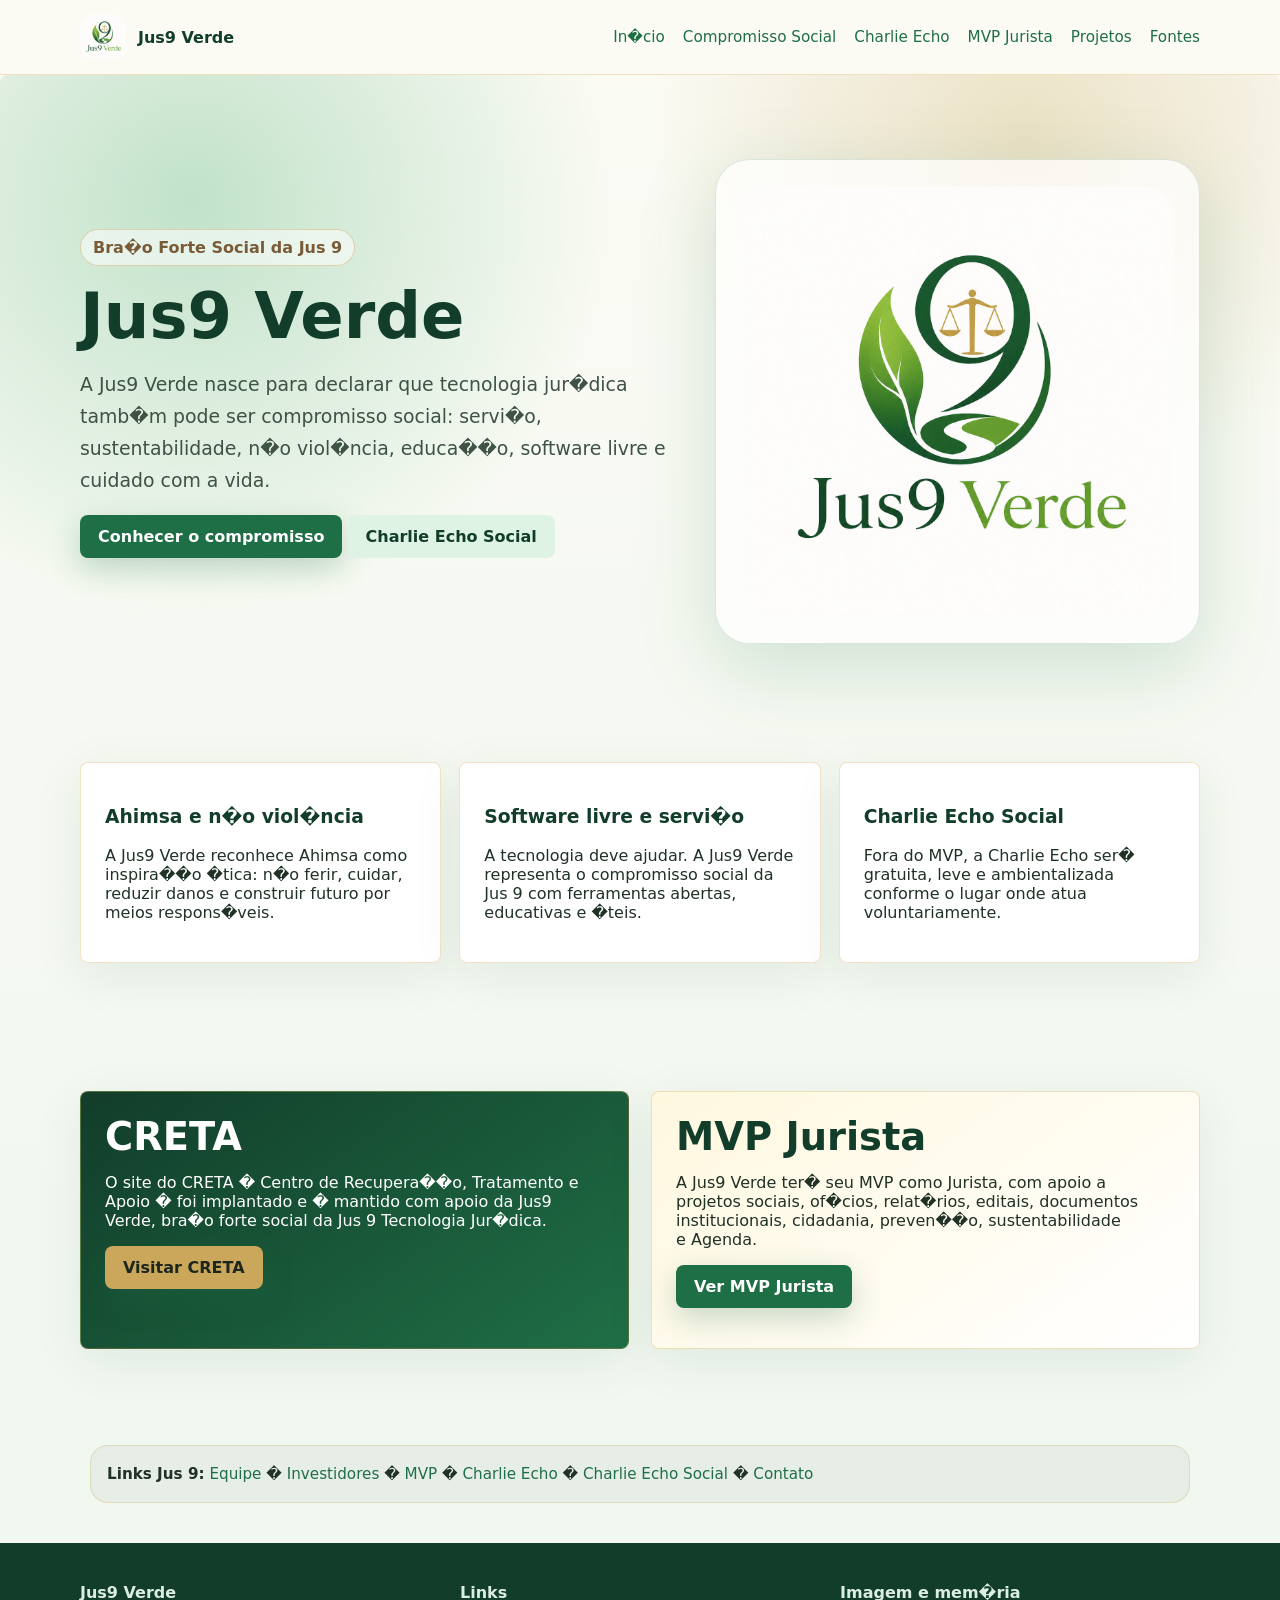
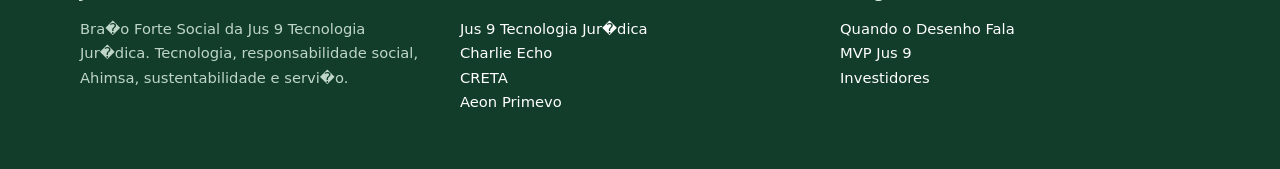
==== index.html @ 8a896dc3 "docs: atualizar contato publico e WhatsApp da Jus 9" ====
<!doctype html>
<html lang="pt-BR">
<head>
  <meta charset="utf-8">
  <meta name="viewport" content="width=device-width, initial-scale=1">
  <title>In�cio | Jus9 Verde</title>
  <meta name="description" content="Jus9 Verde � Bra�o Forte Social da Jus 9 Tecnologia Jur�dica.">
  <link rel="icon" type="image/png" href="assets/img/favicon.png">
  <link rel="apple-touch-icon" href="assets/img/apple-touch-icon.png">
  <link rel="stylesheet" href="assets/css/style.css">
<link rel="stylesheet" href="assets/css/visual-jus9-fase-final.css"></head>
<body>

<header class="header"><div class="container nav">
  <a class="brand" href="index.html"><img src="assets/img/favicon.png" alt="Logo Jus9 Verde"><span>Jus9 Verde</span></a>
  <nav class="links">
    <a href="index.html">In�cio</a>
    <a href="compromisso-social.html">Compromisso Social</a>
    <a href="charlie-echo-social.html">Charlie Echo</a>
    <a href="mvp-jurista.html">MVP Jurista</a>
    <a href="projetos.html">Projetos</a>
    <a href="fontes.html">Fontes</a>
  </nav>
</div></header>


<main>
<section class="hero"><div class="container hero-grid">
  <div>
    <span class="kicker">Bra�o Forte Social da Jus 9</span>
    <h1>Jus9 Verde</h1>
    <p class="lead">A Jus9 Verde nasce para declarar que tecnologia jur�dica tamb�m pode ser compromisso social: servi�o, sustentabilidade, n�o viol�ncia, educa��o, software livre e cuidado com a vida.</p>
    <p><a class="btn" href="compromisso-social.html">Conhecer o compromisso</a> <a class="btn light" href="charlie-echo-social.html">Charlie Echo Social</a></p>
  </div>
  <div class="hero-card"><img src="assets/img/logo-jus9-verde.png" alt="Logo Jus9 Verde"></div>
</div></section>

<section class="section"><div class="container grid-3">
  <article class="card"><h3>Ahimsa e n�o viol�ncia</h3><p>A Jus9 Verde reconhece Ahimsa como inspira��o �tica: n�o ferir, cuidar, reduzir danos e construir futuro por meios respons�veis.</p></article>
  <article class="card"><h3>Software livre e servi�o</h3><p>A tecnologia deve ajudar. A Jus9 Verde representa o compromisso social da Jus 9 com ferramentas abertas, educativas e �teis.</p></article>
  <article class="card"><h3>Charlie Echo Social</h3><p>Fora do MVP, a Charlie Echo ser� gratuita, leve e ambientalizada conforme o lugar onde atua voluntariamente.</p></article>
</div></section>

<section class="section"><div class="container grid-2">
  <article class="card green"><h2>CRETA</h2><p>O site do CRETA � Centro de Recupera��o, Tratamento e Apoio � foi implantado e � mantido com apoio da Jus9 Verde, bra�o forte social da Jus 9 Tecnologia Jur�dica.</p><p><a class="btn gold" href="https://www.creta.org.br">Visitar CRETA</a></p></article>
  <article class="card gold"><h2>MVP Jurista</h2><p>A Jus9 Verde ter� seu MVP como Jurista, com apoio a projetos sociais, of�cios, relat�rios, editais, documentos institucionais, cidadania, preven��o, sustentabilidade e Agenda.</p><p><a class="btn" href="mvp-jurista.html">Ver MVP Jurista</a></p></article>
</div></section>


<section class="links-semanticos-jus9-v1-5" aria-label="Links institucionais Jus 9" style="margin:2rem auto;max-width:1100px;padding:1rem;border:1px solid rgba(212,180,99,.35);border-radius:18px;background:rgba(15,23,42,.04);font-size:.95rem;line-height:1.6">
  <strong>Links Jus 9:</strong>
  <a href="https://www.jus9tecnologia.com.br/equipe/">Equipe</a> �
  <a href="https://investimentos.jus9tecnologia.com.br/">Investidores</a> �
  <a href="https://www.jus9tecnologia.com.br/mvp">MVP</a> �
  <a href="https://charlieecho.jus9tecnologia.com.br/">Charlie Echo</a> �
  <a href="https://jus9verde.jus9tecnologia.com.br/charlie-echo-social">Charlie Echo Social</a> �
  <a href="mailto:Contato@jus9tecnologia.com.br">Contato</a>
</section>

</main>

<footer class="footer"><div class="container footer-grid">
  <div><strong>Jus9 Verde</strong><p class="small">Bra�o Forte Social da Jus 9 Tecnologia Jur�dica. Tecnologia, responsabilidade social, Ahimsa, sustentabilidade e servi�o.</p></div>
  <div><strong>Links</strong><p class="small"><a href="https://jus9tecnologia.com.br">Jus 9 Tecnologia Jur�dica</a><br><a href="https://charlieecho.jus9tecnologia.com.br">Charlie Echo</a><br><a href="https://www.creta.org.br">CRETA</a><br><a href="https://aeonprimevo.com.br">Aeon Primevo</a></p></div>
  <div><strong>Imagem e mem�ria</strong><p class="small"><a href="https://www.quandoodesenhofala.jus9tecnologia.com.br/">Quando o Desenho Fala</a><br><a href="https://mvp.jus9tecnologia.com.br">MVP Jus 9</a><br><a href="https://investimentos.jus9tecnologia.com.br">Investidores</a></p></div>
</div></footer>
<script src="assets/js/main.js"></script>
</body>
</html>
---- assets/css/style.css ----
:root{
  --verde-profundo:#123d2a;
  --verde-floresta:#1f6f46;
  --verde-folha:#3fa96b;
  --verde-claro:#dff3e5;
  --dourado:#caa75a;
  --off:#fbfbf4;
  --terra:#7a5b38;
  --texto:#203126;
  --muted:#64736a;
  --card:#ffffff;
}
*{box-sizing:border-box}
html{scroll-behavior:smooth}
body{margin:0;font-family:Inter,system-ui,-apple-system,Segoe UI,Roboto,Arial,sans-serif;color:var(--texto);background:linear-gradient(180deg,var(--off),#eef7ef)}
a{color:var(--verde-floresta);text-decoration:none}
a:hover{text-decoration:underline}
.container{width:min(1120px,92%);margin:0 auto}
.header{position:sticky;top:0;z-index:20;background:rgba(251,251,244,.92);backdrop-filter:blur(10px);border-bottom:1px solid rgba(31,111,70,.16)}
.nav{display:flex;align-items:center;justify-content:space-between;gap:18px;padding:14px 0}
.brand{display:flex;align-items:center;gap:12px;font-weight:800;color:var(--verde-profundo)}
.brand img{width:46px;height:46px;border-radius:14px}
.links{display:flex;gap:18px;align-items:center;flex-wrap:wrap;font-size:.95rem}
.btn{display:inline-flex;align-items:center;justify-content:center;gap:8px;border:0;border-radius:999px;padding:12px 18px;background:var(--verde-floresta);color:#fff;font-weight:700;box-shadow:0 10px 30px rgba(31,111,70,.25)}
.btn.gold{background:var(--dourado);color:#1c261f}
.btn.light{background:var(--verde-claro);color:var(--verde-profundo);box-shadow:none}
.hero{padding:84px 0 54px;background:radial-gradient(circle at 80% 10%,rgba(202,167,90,.30),transparent 32%),radial-gradient(circle at 15% 20%,rgba(63,169,107,.30),transparent 35%)}
.hero-grid{display:grid;grid-template-columns:1.1fr .9fr;gap:42px;align-items:center}
.kicker{display:inline-block;padding:8px 12px;border:1px solid rgba(202,167,90,.45);border-radius:999px;background:rgba(255,255,255,.55);color:var(--terra);font-weight:700}
h1{font-size:clamp(2.2rem,5vw,4.8rem);line-height:1.02;margin:18px 0;color:var(--verde-profundo);letter-spacing:-.04em}
h2{font-size:clamp(1.8rem,3vw,3rem);line-height:1.08;color:var(--verde-profundo);margin:0 0 14px}
h3{color:var(--verde-profundo)}
.lead{font-size:1.18rem;line-height:1.7;color:#3e5245}
.hero-card{background:rgba(255,255,255,.72);border:1px solid rgba(31,111,70,.16);border-radius:34px;padding:26px;box-shadow:0 24px 80px rgba(31,111,70,.18)}
.hero-card img{width:100%;border-radius:26px;display:block}
.section{padding:64px 0}
.grid-3{display:grid;grid-template-columns:repeat(3,1fr);gap:18px}
.grid-2{display:grid;grid-template-columns:repeat(2,1fr);gap:22px}
.card{background:var(--card);border:1px solid rgba(31,111,70,.14);border-radius:26px;padding:24px;box-shadow:0 12px 50px rgba(18,61,42,.08)}
.card.green{background:linear-gradient(145deg,var(--verde-profundo),var(--verde-floresta));color:#fff}
.card.green h2,.card.green h3{color:#fff}
.card.gold{background:linear-gradient(145deg,#fff8df,#ffffff);border-color:rgba(202,167,90,.35)}
.pill-list{display:flex;flex-wrap:wrap;gap:10px;margin-top:16px}
.pill{padding:8px 12px;border-radius:999px;background:var(--verde-claro);color:var(--verde-profundo);font-weight:700;font-size:.9rem}
.timeline{border-left:3px solid var(--verde-folha);padding-left:22px}
.timeline p{margin:0 0 18px}
.notice{padding:18px;border-left:5px solid var(--dourado);background:#fff8e1;border-radius:18px}
.footer{background:var(--verde-profundo);color:#dceee2;padding:40px 0;margin-top:40px}
.footer a{color:#fff}
.footer-grid{display:grid;grid-template-columns:1fr 1fr 1fr;gap:20px}
.small{font-size:.92rem;color:var(--muted);line-height:1.65}
.footer .small{color:#bed5c7}
@media(max-width:800px){.hero-grid,.grid-2,.grid-3,.footer-grid{grid-template-columns:1fr}.links{display:none}.hero{padding-top:48px}}
---- assets/css/visual-jus9-fase-final.css ----
﻿/*
  Jus 9 - Camada visual publica final
  Registro: 2026-05-17 23:06:23.82833 -03:00
  Charlie Fox da Costa - I.A CEO Especialista, sob governanca humana.
*/
:root{--j9-night:#050b14;--j9-ink:#071323;--j9-steel:#123047;--j9-gold:#d9ad59;--j9-gold-soft:#f4d58d;--j9-cyan:#4fd5e8;--j9-paper:#f7f2e8;--j9-line:rgba(217,173,89,.34)}html{scroll-behavior:smooth}body{letter-spacing:0}a:focus-visible,button:focus-visible,input:focus-visible,select:focus-visible,textarea:focus-visible{outline:3px solid var(--j9-cyan);outline-offset:3px}header,.header,nav,.nav,.site-nav{border-color:var(--j9-line)}.btn,button,a.btn,.card,.hero,.panel,.box,article{border-radius:8px}.btn,button,a.btn{transition:transform .18s ease,box-shadow .18s ease,border-color .18s ease}.btn:hover,button:hover,a.btn:hover{transform:translateY(-1px);box-shadow:0 12px 28px rgba(5,11,20,.16)}.card,.panel,.box,article{border-color:var(--j9-line)}h1,h2,h3{text-wrap:balance;letter-spacing:0}p,li{text-wrap:pretty}.j9-visual-final-note{display:none}@media(max-width:760px){.btn,button,a.btn{max-width:100%}h1{line-height:1.06}}
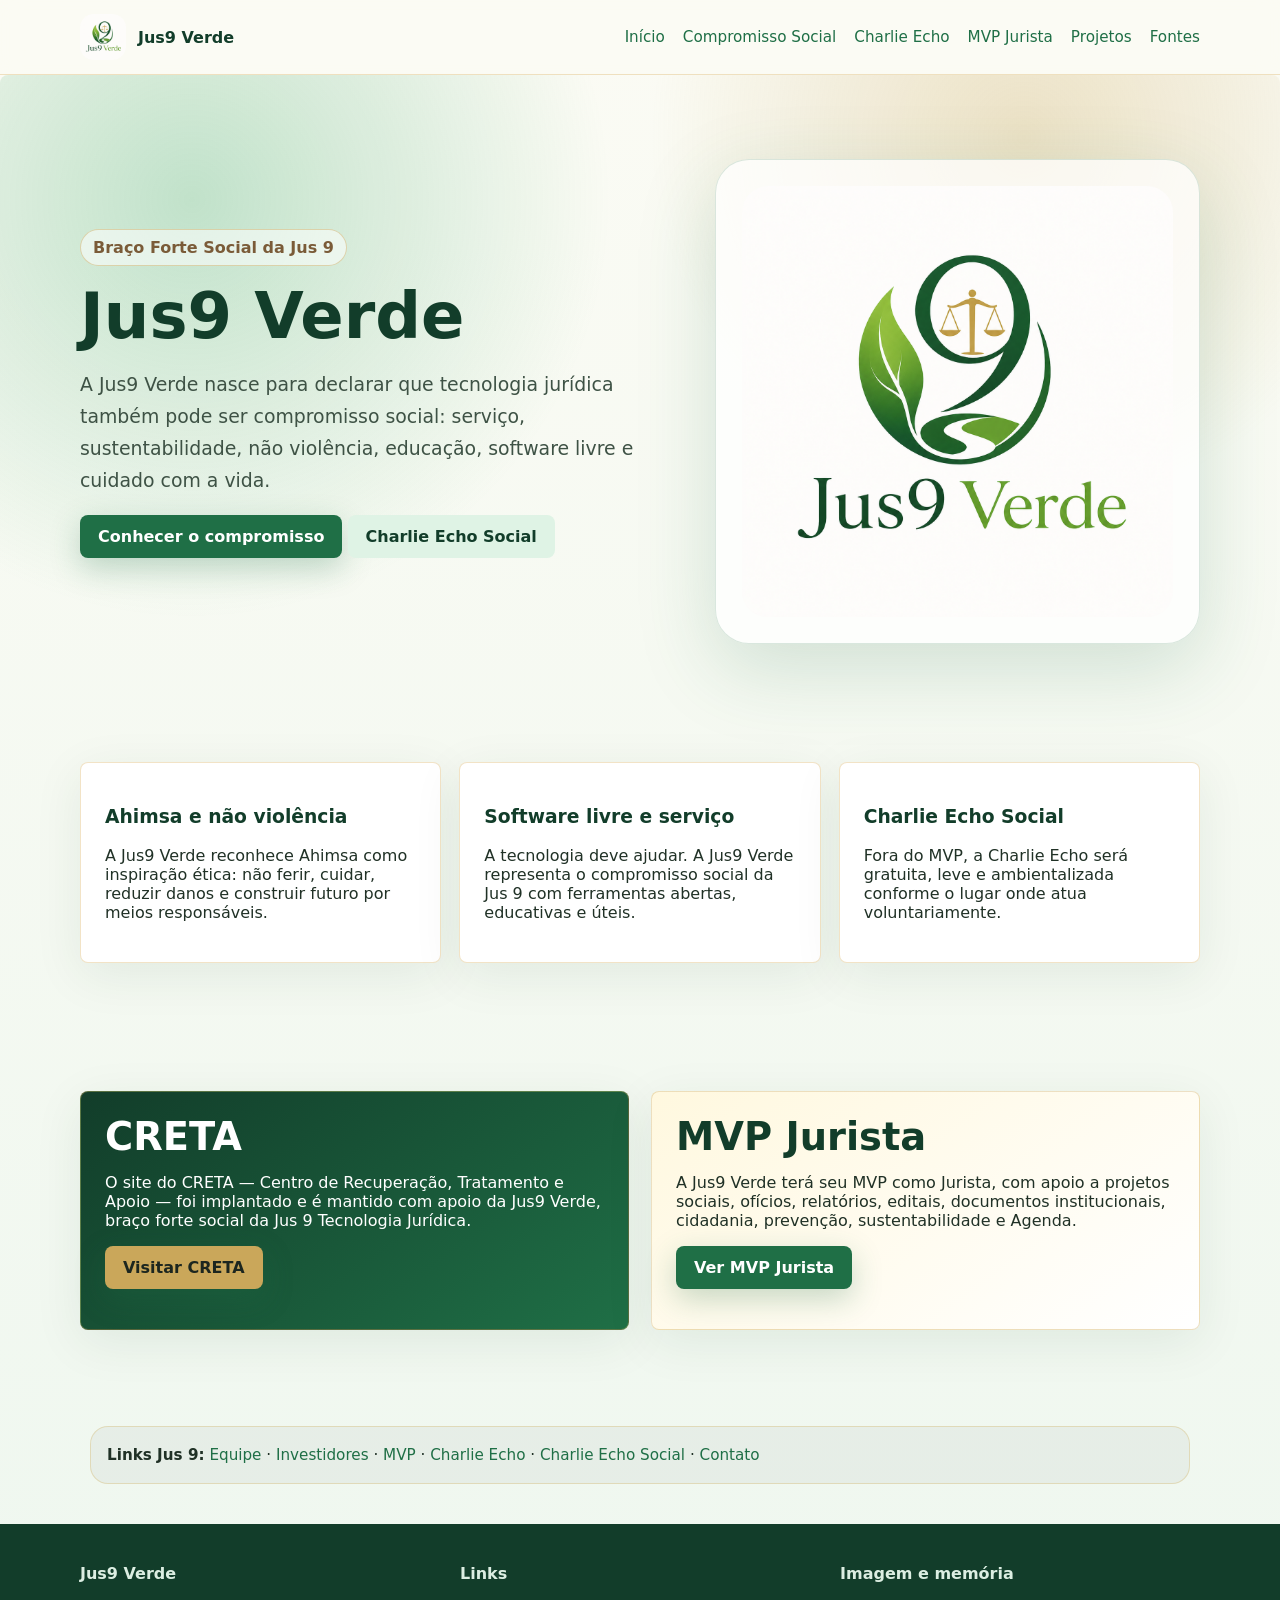
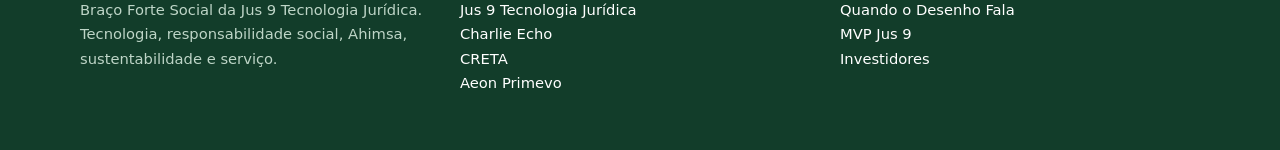
==== commit 7b672215: "chore: consolidar ajustes do ecossistema Jus 9" ====
--- a/index.html
+++ b/index.html
@@ -3,8 +3,8 @@
 <head>
   <meta charset="utf-8">
   <meta name="viewport" content="width=device-width, initial-scale=1">
-  <title>In�cio | Jus9 Verde</title>
-  <meta name="description" content="Jus9 Verde � Bra�o Forte Social da Jus 9 Tecnologia Jur�dica.">
+  <title>Início | Jus9 Verde</title>
+  <meta name="description" content="Jus9 Verde — Braço Forte Social da Jus 9 Tecnologia Jurídica.">
   <link rel="icon" type="image/png" href="assets/img/favicon.png">
   <link rel="apple-touch-icon" href="assets/img/apple-touch-icon.png">
   <link rel="stylesheet" href="assets/css/style.css">
@@ -14,7 +14,7 @@
 <header class="header"><div class="container nav">
   <a class="brand" href="index.html"><img src="assets/img/favicon.png" alt="Logo Jus9 Verde"><span>Jus9 Verde</span></a>
   <nav class="links">
-    <a href="index.html">In�cio</a>
+    <a href="index.html">Início</a>
     <a href="compromisso-social.html">Compromisso Social</a>
     <a href="charlie-echo-social.html">Charlie Echo</a>
     <a href="mvp-jurista.html">MVP Jurista</a>
@@ -27,42 +27,42 @@
 <main>
 <section class="hero"><div class="container hero-grid">
   <div>
-    <span class="kicker">Bra�o Forte Social da Jus 9</span>
+    <span class="kicker">Braço Forte Social da Jus 9</span>
     <h1>Jus9 Verde</h1>
-    <p class="lead">A Jus9 Verde nasce para declarar que tecnologia jur�dica tamb�m pode ser compromisso social: servi�o, sustentabilidade, n�o viol�ncia, educa��o, software livre e cuidado com a vida.</p>
+    <p class="lead">A Jus9 Verde nasce para declarar que tecnologia jurídica também pode ser compromisso social: serviço, sustentabilidade, não violência, educação, software livre e cuidado com a vida.</p>
     <p><a class="btn" href="compromisso-social.html">Conhecer o compromisso</a> <a class="btn light" href="charlie-echo-social.html">Charlie Echo Social</a></p>
   </div>
   <div class="hero-card"><img src="assets/img/logo-jus9-verde.png" alt="Logo Jus9 Verde"></div>
 </div></section>
 
 <section class="section"><div class="container grid-3">
-  <article class="card"><h3>Ahimsa e n�o viol�ncia</h3><p>A Jus9 Verde reconhece Ahimsa como inspira��o �tica: n�o ferir, cuidar, reduzir danos e construir futuro por meios respons�veis.</p></article>
-  <article class="card"><h3>Software livre e servi�o</h3><p>A tecnologia deve ajudar. A Jus9 Verde representa o compromisso social da Jus 9 com ferramentas abertas, educativas e �teis.</p></article>
-  <article class="card"><h3>Charlie Echo Social</h3><p>Fora do MVP, a Charlie Echo ser� gratuita, leve e ambientalizada conforme o lugar onde atua voluntariamente.</p></article>
+  <article class="card"><h3>Ahimsa e não violência</h3><p>A Jus9 Verde reconhece Ahimsa como inspiração ética: não ferir, cuidar, reduzir danos e construir futuro por meios responsáveis.</p></article>
+  <article class="card"><h3>Software livre e serviço</h3><p>A tecnologia deve ajudar. A Jus9 Verde representa o compromisso social da Jus 9 com ferramentas abertas, educativas e úteis.</p></article>
+  <article class="card"><h3>Charlie Echo Social</h3><p>Fora do MVP, a Charlie Echo será gratuita, leve e ambientalizada conforme o lugar onde atua voluntariamente.</p></article>
 </div></section>
 
 <section class="section"><div class="container grid-2">
-  <article class="card green"><h2>CRETA</h2><p>O site do CRETA � Centro de Recupera��o, Tratamento e Apoio � foi implantado e � mantido com apoio da Jus9 Verde, bra�o forte social da Jus 9 Tecnologia Jur�dica.</p><p><a class="btn gold" href="https://www.creta.org.br">Visitar CRETA</a></p></article>
-  <article class="card gold"><h2>MVP Jurista</h2><p>A Jus9 Verde ter� seu MVP como Jurista, com apoio a projetos sociais, of�cios, relat�rios, editais, documentos institucionais, cidadania, preven��o, sustentabilidade e Agenda.</p><p><a class="btn" href="mvp-jurista.html">Ver MVP Jurista</a></p></article>
+  <article class="card green"><h2>CRETA</h2><p>O site do CRETA — Centro de Recuperação, Tratamento e Apoio — foi implantado e é mantido com apoio da Jus9 Verde, braço forte social da Jus 9 Tecnologia Jurídica.</p><p><a class="btn gold" href="https://www.creta.org.br">Visitar CRETA</a></p></article>
+  <article class="card gold"><h2>MVP Jurista</h2><p>A Jus9 Verde terá seu MVP como Jurista, com apoio a projetos sociais, ofícios, relatórios, editais, documentos institucionais, cidadania, prevenção, sustentabilidade e Agenda.</p><p><a class="btn" href="mvp-jurista.html">Ver MVP Jurista</a></p></article>
 </div></section>
 
 
 <section class="links-semanticos-jus9-v1-5" aria-label="Links institucionais Jus 9" style="margin:2rem auto;max-width:1100px;padding:1rem;border:1px solid rgba(212,180,99,.35);border-radius:18px;background:rgba(15,23,42,.04);font-size:.95rem;line-height:1.6">
   <strong>Links Jus 9:</strong>
-  <a href="https://www.jus9tecnologia.com.br/equipe/">Equipe</a> �
-  <a href="https://investimentos.jus9tecnologia.com.br/">Investidores</a> �
-  <a href="https://www.jus9tecnologia.com.br/mvp">MVP</a> �
-  <a href="https://charlieecho.jus9tecnologia.com.br/">Charlie Echo</a> �
-  <a href="https://jus9verde.jus9tecnologia.com.br/charlie-echo-social">Charlie Echo Social</a> �
+  <a href="https://www.jus9tecnologia.com.br/equipe/">Equipe</a> ·
+  <a href="https://investimentos.jus9tecnologia.com.br/">Investidores</a> ·
+  <a href="https://www.jus9tecnologia.com.br/mvp">MVP</a> ·
+  <a href="https://charlieecho.jus9tecnologia.com.br/">Charlie Echo</a> ·
+  <a href="https://jus9verde.jus9tecnologia.com.br/charlie-echo-social">Charlie Echo Social</a> ·
   <a href="mailto:Contato@jus9tecnologia.com.br">Contato</a>
 </section>
 
 </main>
 
 <footer class="footer"><div class="container footer-grid">
-  <div><strong>Jus9 Verde</strong><p class="small">Bra�o Forte Social da Jus 9 Tecnologia Jur�dica. Tecnologia, responsabilidade social, Ahimsa, sustentabilidade e servi�o.</p></div>
-  <div><strong>Links</strong><p class="small"><a href="https://jus9tecnologia.com.br">Jus 9 Tecnologia Jur�dica</a><br><a href="https://charlieecho.jus9tecnologia.com.br">Charlie Echo</a><br><a href="https://www.creta.org.br">CRETA</a><br><a href="https://aeonprimevo.com.br">Aeon Primevo</a></p></div>
-  <div><strong>Imagem e mem�ria</strong><p class="small"><a href="https://www.quandoodesenhofala.jus9tecnologia.com.br/">Quando o Desenho Fala</a><br><a href="https://mvp.jus9tecnologia.com.br">MVP Jus 9</a><br><a href="https://investimentos.jus9tecnologia.com.br">Investidores</a></p></div>
+  <div><strong>Jus9 Verde</strong><p class="small">Braço Forte Social da Jus 9 Tecnologia Jurídica. Tecnologia, responsabilidade social, Ahimsa, sustentabilidade e serviço.</p></div>
+  <div><strong>Links</strong><p class="small"><a href="https://jus9tecnologia.com.br">Jus 9 Tecnologia Jurídica</a><br><a href="https://charlieecho.jus9tecnologia.com.br">Charlie Echo</a><br><a href="https://www.creta.org.br">CRETA</a><br><a href="https://aeonprimevo.com.br">Aeon Primevo</a></p></div>
+  <div><strong>Imagem e memória</strong><p class="small"><a href="https://www.quandoodesenhofala.jus9tecnologia.com.br/">Quando o Desenho Fala</a><br><a href="https://mvp.jus9tecnologia.com.br">MVP Jus 9</a><br><a href="https://investimentos.jus9tecnologia.com.br">Investidores</a></p></div>
 </div></footer>
 <script src="assets/js/main.js"></script>
 </body>
--- a/assets/css/style.css
+++ b/assets/css/style.css
@@ -52,3 +52,14 @@
 .small{font-size:.92rem;color:var(--muted);line-height:1.65}
 .footer .small{color:#bed5c7}
 @media(max-width:800px){.hero-grid,.grid-2,.grid-3,.footer-grid{grid-template-columns:1fr}.links{display:none}.hero{padding-top:48px}}
+
+/* Pacote mobile Samsung - responsividade Jus 9 */
+html,body{max-width:100%;overflow-x:hidden}
+img,video,canvas,svg{max-width:100%;height:auto}
+button,input,select,textarea{max-width:100%}
+@media(max-width:760px){
+  .container,.wrap,.page,main{max-width:100%;}
+  nav,.nav,.menu,.links,.nav-links,.actions,.link-actions,.social-links,.origin-links{flex-wrap:wrap;}
+  .grid,.grid2,.grid-2,.grid-3,.grid-4,.cards3,.profile-grid,.demo-grid,.demo-grid-2,.workbench,.timeline,.footer-grid{grid-template-columns:1fr!important;}
+  table{display:block;width:100%;overflow-x:auto;-webkit-overflow-scrolling:touch;}
+}
--- a/assets/css/visual-jus9-fase-final.css
+++ b/assets/css/visual-jus9-fase-final.css
@@ -3,4 +3,14 @@
   Registro: 2026-05-17 23:06:23.82833 -03:00
   Charlie Fox da Costa - I.A CEO Especialista, sob governanca humana.
 */
-:root{--j9-night:#050b14;--j9-ink:#071323;--j9-steel:#123047;--j9-gold:#d9ad59;--j9-gold-soft:#f4d58d;--j9-cyan:#4fd5e8;--j9-paper:#f7f2e8;--j9-line:rgba(217,173,89,.34)}html{scroll-behavior:smooth}body{letter-spacing:0}a:focus-visible,button:focus-visible,input:focus-visible,select:focus-visible,textarea:focus-visible{outline:3px solid var(--j9-cyan);outline-offset:3px}header,.header,nav,.nav,.site-nav{border-color:var(--j9-line)}.btn,button,a.btn,.card,.hero,.panel,.box,article{border-radius:8px}.btn,button,a.btn{transition:transform .18s ease,box-shadow .18s ease,border-color .18s ease}.btn:hover,button:hover,a.btn:hover{transform:translateY(-1px);box-shadow:0 12px 28px rgba(5,11,20,.16)}.card,.panel,.box,article{border-color:var(--j9-line)}h1,h2,h3{text-wrap:balance;letter-spacing:0}p,li{text-wrap:pretty}.j9-visual-final-note{display:none}@media(max-width:760px){.btn,button,a.btn{max-width:100%}h1{line-height:1.06}}+:root{--j9-night:#050b14;--j9-ink:#071323;--j9-steel:#123047;--j9-gold:#d9ad59;--j9-gold-soft:#f4d58d;--j9-cyan:#4fd5e8;--j9-paper:#f7f2e8;--j9-line:rgba(217,173,89,.34)}html{scroll-behavior:smooth}body{letter-spacing:0}a:focus-visible,button:focus-visible,input:focus-visible,select:focus-visible,textarea:focus-visible{outline:3px solid var(--j9-cyan);outline-offset:3px}header,.header,nav,.nav,.site-nav{border-color:var(--j9-line)}.btn,button,a.btn,.card,.hero,.panel,.box,article{border-radius:8px}.btn,button,a.btn{transition:transform .18s ease,box-shadow .18s ease,border-color .18s ease}.btn:hover,button:hover,a.btn:hover{transform:translateY(-1px);box-shadow:0 12px 28px rgba(5,11,20,.16)}.card,.panel,.box,article{border-color:var(--j9-line)}h1,h2,h3{text-wrap:balance;letter-spacing:0}p,li{text-wrap:pretty}.j9-visual-final-note{display:none}@media(max-width:760px){.btn,button,a.btn{max-width:100%}h1{line-height:1.06}}
+/* Pacote mobile Samsung - responsividade Jus 9 */
+html,body{max-width:100%;overflow-x:hidden}
+img,video,canvas,svg{max-width:100%;height:auto}
+button,input,select,textarea{max-width:100%}
+@media(max-width:760px){
+  .container,.wrap,.page,main{max-width:100%;}
+  nav,.nav,.menu,.links,.nav-links,.actions,.link-actions,.social-links,.origin-links{flex-wrap:wrap;}
+  .grid,.grid2,.grid-2,.grid-3,.grid-4,.cards3,.profile-grid,.demo-grid,.demo-grid-2,.workbench,.timeline,.footer-grid{grid-template-columns:1fr!important;}
+  table{display:block;width:100%;overflow-x:auto;-webkit-overflow-scrolling:touch;}
+}
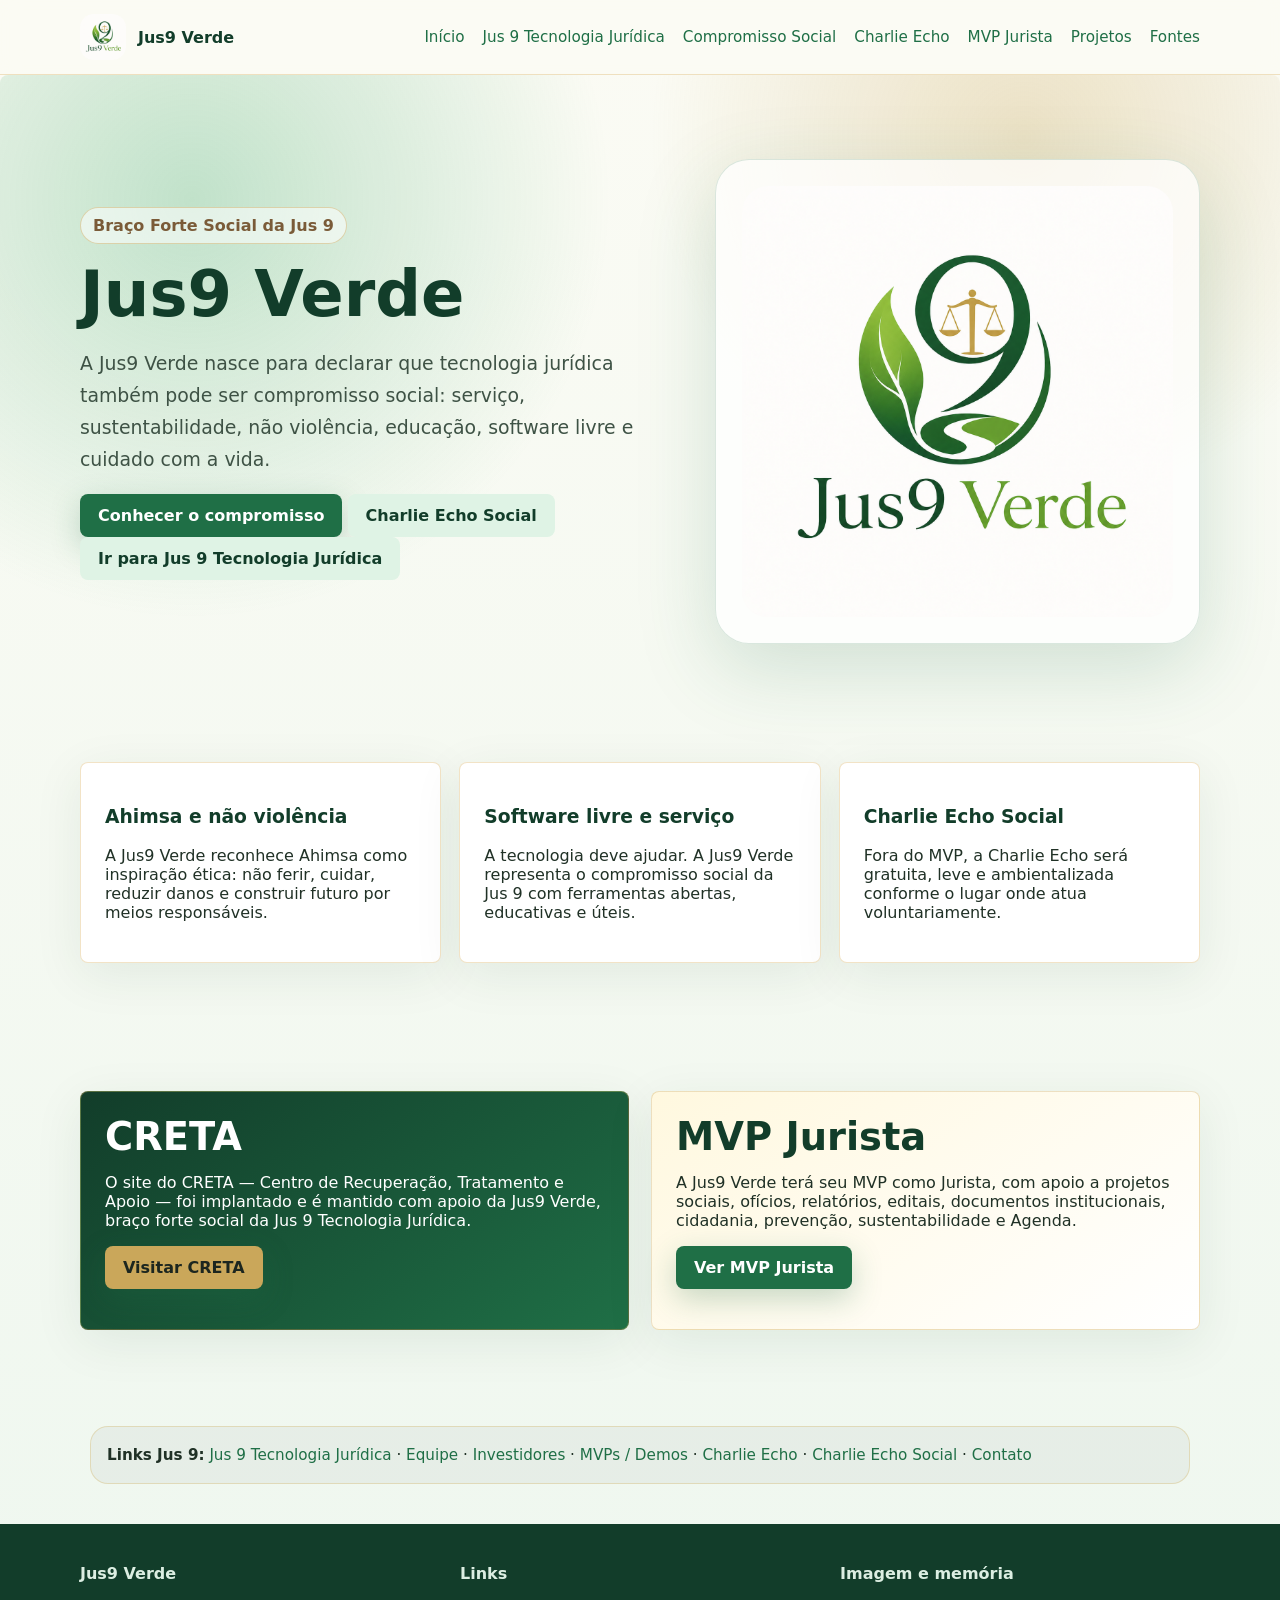
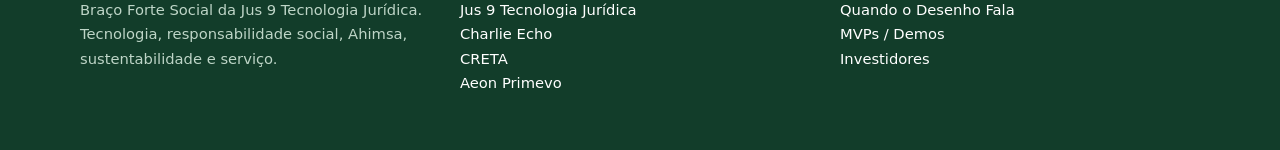
==== commit 4ca5d0a0: "Adiciona link para Jus 9 na home verde" ====
--- a/index.html
+++ b/index.html
@@ -15,6 +15,7 @@
   <a class="brand" href="index.html"><img src="assets/img/favicon.png" alt="Logo Jus9 Verde"><span>Jus9 Verde</span></a>
   <nav class="links">
     <a href="index.html">Início</a>
+    <a href="https://jus9tecnologia.com.br/">Jus 9 Tecnologia Jurídica</a>
     <a href="compromisso-social.html">Compromisso Social</a>
     <a href="charlie-echo-social.html">Charlie Echo</a>
     <a href="mvp-jurista.html">MVP Jurista</a>
@@ -30,7 +31,7 @@
     <span class="kicker">Braço Forte Social da Jus 9</span>
     <h1>Jus9 Verde</h1>
     <p class="lead">A Jus9 Verde nasce para declarar que tecnologia jurídica também pode ser compromisso social: serviço, sustentabilidade, não violência, educação, software livre e cuidado com a vida.</p>
-    <p><a class="btn" href="compromisso-social.html">Conhecer o compromisso</a> <a class="btn light" href="charlie-echo-social.html">Charlie Echo Social</a></p>
+    <p><a class="btn" href="compromisso-social.html">Conhecer o compromisso</a> <a class="btn light" href="charlie-echo-social.html">Charlie Echo Social</a> <a class="btn light" href="https://jus9tecnologia.com.br/">Ir para Jus 9 Tecnologia Jurídica</a></p>
   </div>
   <div class="hero-card"><img src="assets/img/logo-jus9-verde.png" alt="Logo Jus9 Verde"></div>
 </div></section>
@@ -49,9 +50,10 @@
 
 <section class="links-semanticos-jus9-v1-5" aria-label="Links institucionais Jus 9" style="margin:2rem auto;max-width:1100px;padding:1rem;border:1px solid rgba(212,180,99,.35);border-radius:18px;background:rgba(15,23,42,.04);font-size:.95rem;line-height:1.6">
   <strong>Links Jus 9:</strong>
+  <a href="https://jus9tecnologia.com.br/">Jus 9 Tecnologia Jurídica</a> ·
   <a href="https://www.jus9tecnologia.com.br/equipe/">Equipe</a> ·
   <a href="https://investimentos.jus9tecnologia.com.br/">Investidores</a> ·
-  <a href="https://www.jus9tecnologia.com.br/mvp">MVP</a> ·
+  <a href="https://jus9tecnologia.com.br/mvp.html#demos-jus9">MVPs / Demos</a> ·
   <a href="https://charlieecho.jus9tecnologia.com.br/">Charlie Echo</a> ·
   <a href="https://jus9verde.jus9tecnologia.com.br/charlie-echo-social">Charlie Echo Social</a> ·
   <a href="mailto:Contato@jus9tecnologia.com.br">Contato</a>
@@ -61,8 +63,8 @@
 
 <footer class="footer"><div class="container footer-grid">
   <div><strong>Jus9 Verde</strong><p class="small">Braço Forte Social da Jus 9 Tecnologia Jurídica. Tecnologia, responsabilidade social, Ahimsa, sustentabilidade e serviço.</p></div>
-  <div><strong>Links</strong><p class="small"><a href="https://jus9tecnologia.com.br">Jus 9 Tecnologia Jurídica</a><br><a href="https://charlieecho.jus9tecnologia.com.br">Charlie Echo</a><br><a href="https://www.creta.org.br">CRETA</a><br><a href="https://aeonprimevo.com.br">Aeon Primevo</a></p></div>
-  <div><strong>Imagem e memória</strong><p class="small"><a href="https://www.quandoodesenhofala.jus9tecnologia.com.br/">Quando o Desenho Fala</a><br><a href="https://mvp.jus9tecnologia.com.br">MVP Jus 9</a><br><a href="https://investimentos.jus9tecnologia.com.br">Investidores</a></p></div>
+  <div><strong>Links</strong><p class="small"><a href="https://jus9tecnologia.com.br/">Jus 9 Tecnologia Jurídica</a><br><a href="https://charlieecho.jus9tecnologia.com.br">Charlie Echo</a><br><a href="https://www.creta.org.br">CRETA</a><br><a href="https://aeonprimevo.com.br">Aeon Primevo</a></p></div>
+  <div><strong>Imagem e memória</strong><p class="small"><a href="https://www.quandoodesenhofala.jus9tecnologia.com.br/">Quando o Desenho Fala</a><br><a href="https://jus9tecnologia.com.br/mvp.html#demos-jus9">MVPs / Demos</a><br><a href="https://investimentos.jus9tecnologia.com.br">Investidores</a></p></div>
 </div></footer>
 <script src="assets/js/main.js"></script>
 </body>
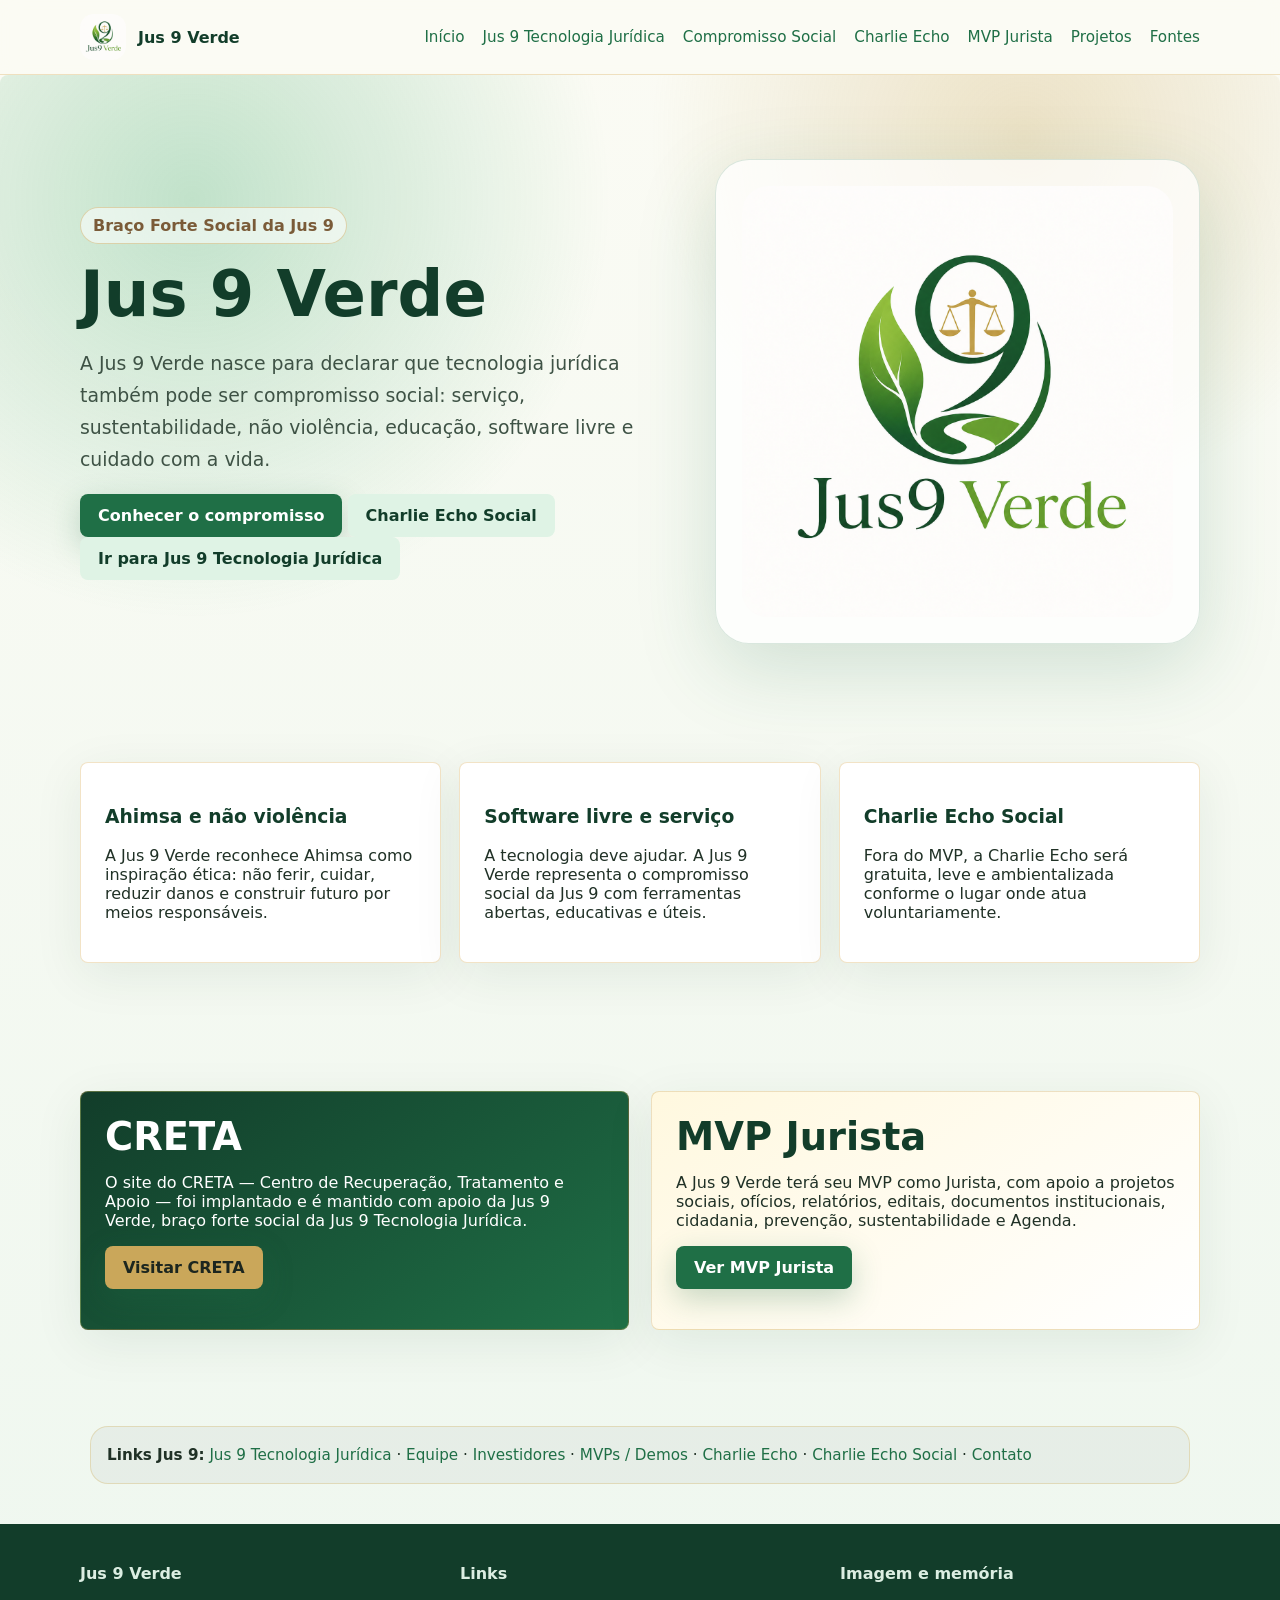
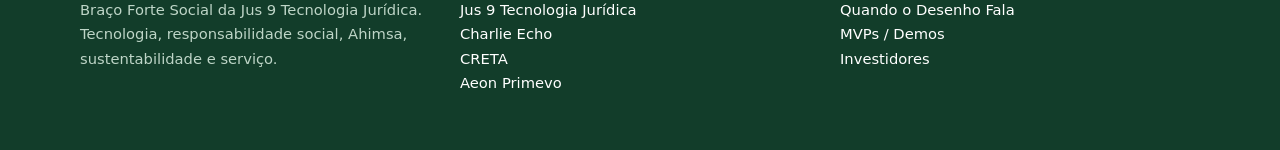
==== commit 8e060b20: "Padroniza nome público Jus 9 Verde na home" ====
--- a/index.html
+++ b/index.html
@@ -3,8 +3,8 @@
 <head>
   <meta charset="utf-8">
   <meta name="viewport" content="width=device-width, initial-scale=1">
-  <title>Início | Jus9 Verde</title>
-  <meta name="description" content="Jus9 Verde — Braço Forte Social da Jus 9 Tecnologia Jurídica.">
+  <title>Início | Jus 9 Verde</title>
+  <meta name="description" content="Jus 9 Verde — Braço Forte Social da Jus 9 Tecnologia Jurídica.">
   <link rel="icon" type="image/png" href="assets/img/favicon.png">
   <link rel="apple-touch-icon" href="assets/img/apple-touch-icon.png">
   <link rel="stylesheet" href="assets/css/style.css">
@@ -12,7 +12,7 @@
 <body>
 
 <header class="header"><div class="container nav">
-  <a class="brand" href="index.html"><img src="assets/img/favicon.png" alt="Logo Jus9 Verde"><span>Jus9 Verde</span></a>
+  <a class="brand" href="index.html"><img src="assets/img/favicon.png" alt="Logo Jus 9 Verde"><span>Jus 9 Verde</span></a>
   <nav class="links">
     <a href="index.html">Início</a>
     <a href="https://jus9tecnologia.com.br/">Jus 9 Tecnologia Jurídica</a>
@@ -29,22 +29,22 @@
 <section class="hero"><div class="container hero-grid">
   <div>
     <span class="kicker">Braço Forte Social da Jus 9</span>
-    <h1>Jus9 Verde</h1>
-    <p class="lead">A Jus9 Verde nasce para declarar que tecnologia jurídica também pode ser compromisso social: serviço, sustentabilidade, não violência, educação, software livre e cuidado com a vida.</p>
+    <h1>Jus 9 Verde</h1>
+    <p class="lead">A Jus 9 Verde nasce para declarar que tecnologia jurídica também pode ser compromisso social: serviço, sustentabilidade, não violência, educação, software livre e cuidado com a vida.</p>
     <p><a class="btn" href="compromisso-social.html">Conhecer o compromisso</a> <a class="btn light" href="charlie-echo-social.html">Charlie Echo Social</a> <a class="btn light" href="https://jus9tecnologia.com.br/">Ir para Jus 9 Tecnologia Jurídica</a></p>
   </div>
-  <div class="hero-card"><img src="assets/img/logo-jus9-verde.png" alt="Logo Jus9 Verde"></div>
+  <div class="hero-card"><img src="assets/img/logo-jus9-verde.png" alt="Logo Jus 9 Verde"></div>
 </div></section>
 
 <section class="section"><div class="container grid-3">
-  <article class="card"><h3>Ahimsa e não violência</h3><p>A Jus9 Verde reconhece Ahimsa como inspiração ética: não ferir, cuidar, reduzir danos e construir futuro por meios responsáveis.</p></article>
-  <article class="card"><h3>Software livre e serviço</h3><p>A tecnologia deve ajudar. A Jus9 Verde representa o compromisso social da Jus 9 com ferramentas abertas, educativas e úteis.</p></article>
+  <article class="card"><h3>Ahimsa e não violência</h3><p>A Jus 9 Verde reconhece Ahimsa como inspiração ética: não ferir, cuidar, reduzir danos e construir futuro por meios responsáveis.</p></article>
+  <article class="card"><h3>Software livre e serviço</h3><p>A tecnologia deve ajudar. A Jus 9 Verde representa o compromisso social da Jus 9 com ferramentas abertas, educativas e úteis.</p></article>
   <article class="card"><h3>Charlie Echo Social</h3><p>Fora do MVP, a Charlie Echo será gratuita, leve e ambientalizada conforme o lugar onde atua voluntariamente.</p></article>
 </div></section>
 
 <section class="section"><div class="container grid-2">
-  <article class="card green"><h2>CRETA</h2><p>O site do CRETA — Centro de Recuperação, Tratamento e Apoio — foi implantado e é mantido com apoio da Jus9 Verde, braço forte social da Jus 9 Tecnologia Jurídica.</p><p><a class="btn gold" href="https://www.creta.org.br">Visitar CRETA</a></p></article>
-  <article class="card gold"><h2>MVP Jurista</h2><p>A Jus9 Verde terá seu MVP como Jurista, com apoio a projetos sociais, ofícios, relatórios, editais, documentos institucionais, cidadania, prevenção, sustentabilidade e Agenda.</p><p><a class="btn" href="mvp-jurista.html">Ver MVP Jurista</a></p></article>
+  <article class="card green"><h2>CRETA</h2><p>O site do CRETA — Centro de Recuperação, Tratamento e Apoio — foi implantado e é mantido com apoio da Jus 9 Verde, braço forte social da Jus 9 Tecnologia Jurídica.</p><p><a class="btn gold" href="https://www.creta.org.br">Visitar CRETA</a></p></article>
+  <article class="card gold"><h2>MVP Jurista</h2><p>A Jus 9 Verde terá seu MVP como Jurista, com apoio a projetos sociais, ofícios, relatórios, editais, documentos institucionais, cidadania, prevenção, sustentabilidade e Agenda.</p><p><a class="btn" href="mvp-jurista.html">Ver MVP Jurista</a></p></article>
 </div></section>
 
 
@@ -62,7 +62,7 @@
 </main>
 
 <footer class="footer"><div class="container footer-grid">
-  <div><strong>Jus9 Verde</strong><p class="small">Braço Forte Social da Jus 9 Tecnologia Jurídica. Tecnologia, responsabilidade social, Ahimsa, sustentabilidade e serviço.</p></div>
+  <div><strong>Jus 9 Verde</strong><p class="small">Braço Forte Social da Jus 9 Tecnologia Jurídica. Tecnologia, responsabilidade social, Ahimsa, sustentabilidade e serviço.</p></div>
   <div><strong>Links</strong><p class="small"><a href="https://jus9tecnologia.com.br/">Jus 9 Tecnologia Jurídica</a><br><a href="https://charlieecho.jus9tecnologia.com.br">Charlie Echo</a><br><a href="https://www.creta.org.br">CRETA</a><br><a href="https://aeonprimevo.com.br">Aeon Primevo</a></p></div>
   <div><strong>Imagem e memória</strong><p class="small"><a href="https://www.quandoodesenhofala.jus9tecnologia.com.br/">Quando o Desenho Fala</a><br><a href="https://jus9tecnologia.com.br/mvp.html#demos-jus9">MVPs / Demos</a><br><a href="https://investimentos.jus9tecnologia.com.br">Investidores</a></p></div>
 </div></footer>
--- a/assets/css/style.css
+++ b/assets/css/style.css
@@ -63,3 +63,19 @@
   .grid,.grid2,.grid-2,.grid-3,.grid-4,.cards3,.profile-grid,.demo-grid,.demo-grid-2,.workbench,.timeline,.footer-grid{grid-template-columns:1fr!important;}
   table{display:block;width:100%;overflow-x:auto;-webkit-overflow-scrolling:touch;}
 }
+
+/* Ajuste PWA / primeira dobra mobile — Jus 9 Verde */
+@media(max-width:760px){
+  .hero{padding:30px 0 30px;}
+  h1{font-size:clamp(2rem,12vw,3.15rem);margin:12px 0;}
+  .lead{font-size:1.02rem;line-height:1.55;}
+  .hero-grid{gap:20px;}
+  .hero-card{padding:14px;border-radius:24px;max-width:280px;margin:0 auto;}
+  .hero-card img{max-height:220px;object-fit:contain;border-radius:18px;}
+}
+
+@media(max-width:420px){
+  .hero-card{max-width:220px;}
+  .hero-card img{max-height:170px;}
+  .btn{width:100%;margin:.25rem 0;}
+}
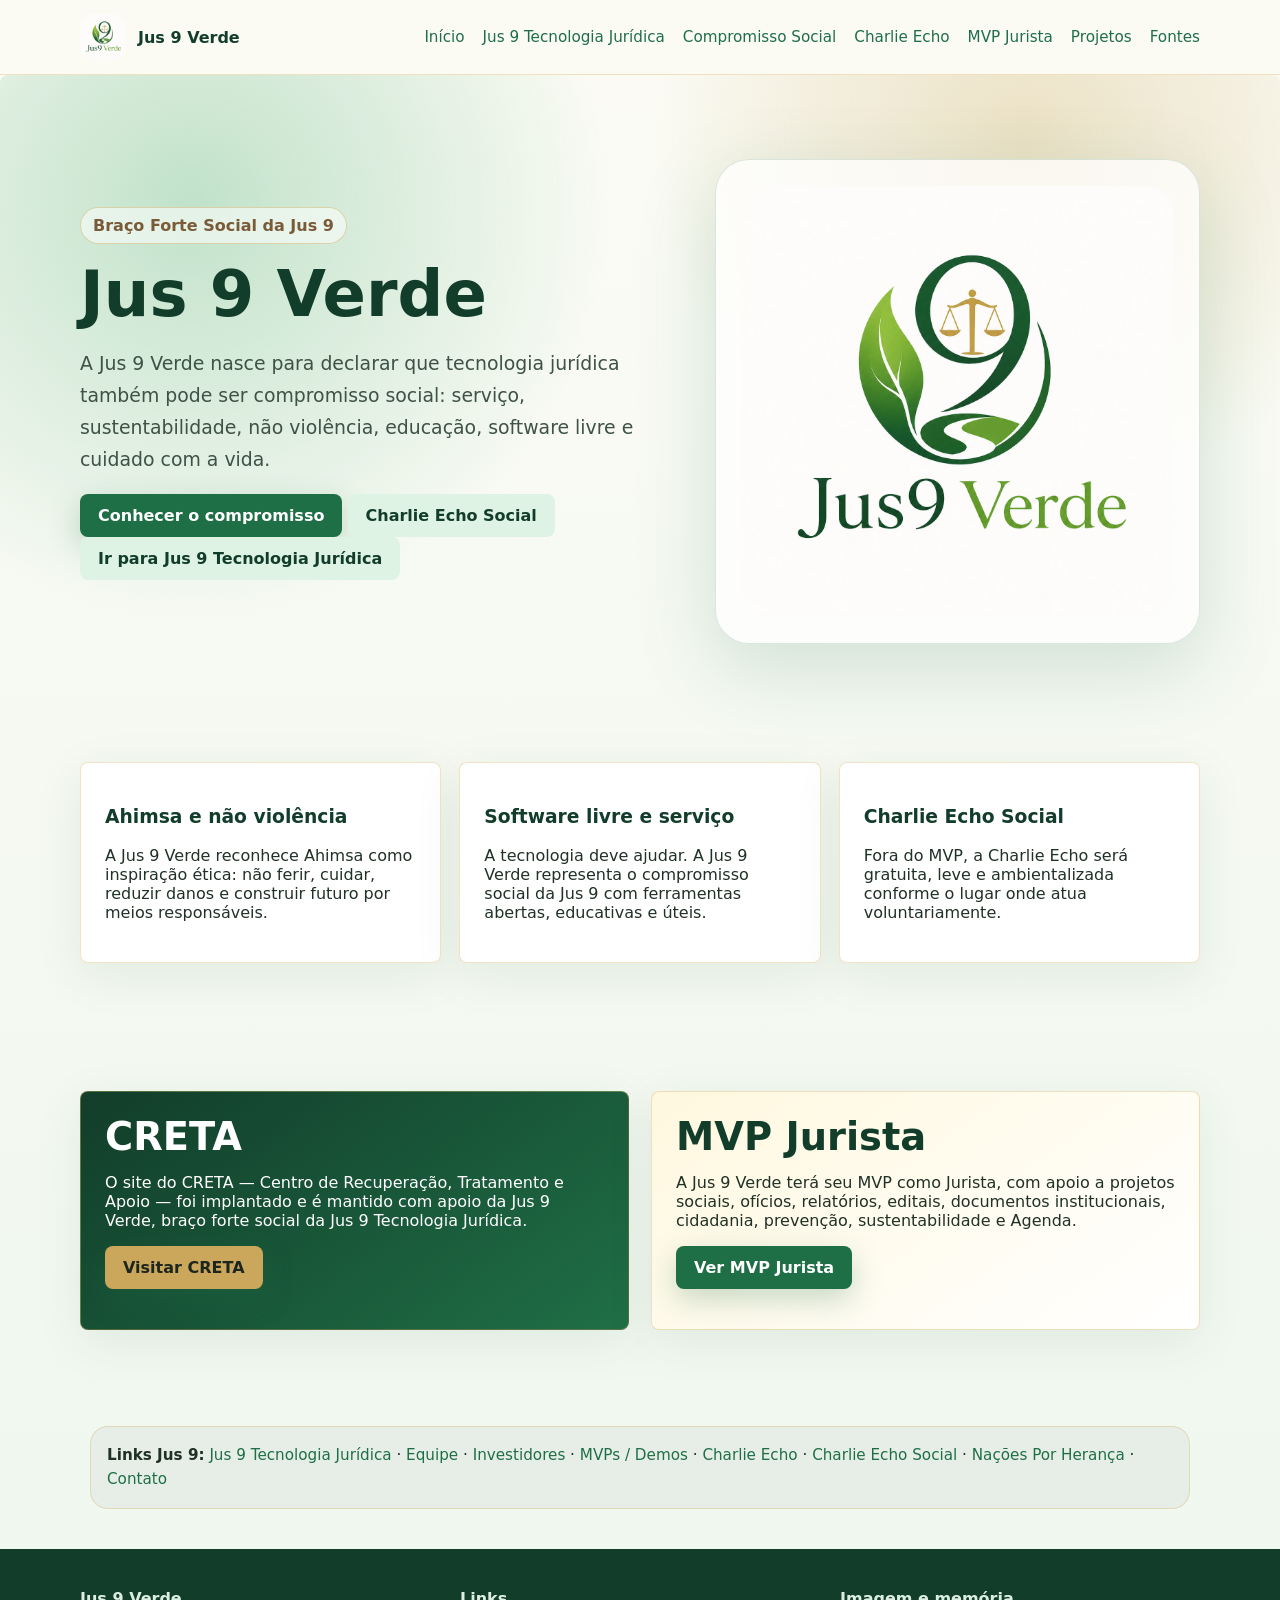
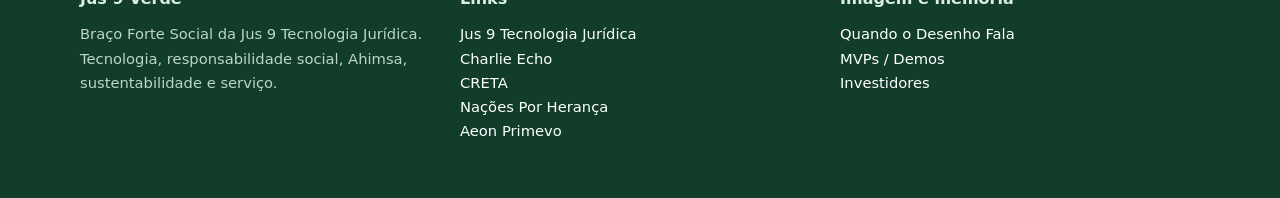
==== commit fb0c48ca: "feat: publicar Nacoes por Heranca na Jus9 Verde" ====
--- a/index.html
+++ b/index.html
@@ -56,6 +56,7 @@
   <a href="https://jus9tecnologia.com.br/mvp.html#demos-jus9">MVPs / Demos</a> ·
   <a href="https://charlieecho.jus9tecnologia.com.br/">Charlie Echo</a> ·
   <a href="https://jus9verde.jus9tecnologia.com.br/charlie-echo-social">Charlie Echo Social</a> ·
+  <a href="https://clovis-mariano-costa.github.io/nacoes-por-heranca/" target="_blank" rel="noopener noreferrer">Nações Por Herança</a> ·
   <a href="mailto:Contato@jus9tecnologia.com.br">Contato</a>
 </section>
 
@@ -63,9 +64,9 @@
 
 <footer class="footer"><div class="container footer-grid">
   <div><strong>Jus 9 Verde</strong><p class="small">Braço Forte Social da Jus 9 Tecnologia Jurídica. Tecnologia, responsabilidade social, Ahimsa, sustentabilidade e serviço.</p></div>
-  <div><strong>Links</strong><p class="small"><a href="https://jus9tecnologia.com.br/">Jus 9 Tecnologia Jurídica</a><br><a href="https://charlieecho.jus9tecnologia.com.br">Charlie Echo</a><br><a href="https://www.creta.org.br">CRETA</a><br><a href="https://aeonprimevo.com.br">Aeon Primevo</a></p></div>
+  <div><strong>Links</strong><p class="small"><a href="https://jus9tecnologia.com.br/">Jus 9 Tecnologia Jurídica</a><br><a href="https://charlieecho.jus9tecnologia.com.br">Charlie Echo</a><br><a href="https://www.creta.org.br">CRETA</a><br><a href="https://clovis-mariano-costa.github.io/nacoes-por-heranca/" target="_blank" rel="noopener noreferrer">Nações Por Herança</a><br><a href="https://aeonprimevo.com.br">Aeon Primevo</a></p></div>
   <div><strong>Imagem e memória</strong><p class="small"><a href="https://www.quandoodesenhofala.jus9tecnologia.com.br/">Quando o Desenho Fala</a><br><a href="https://jus9tecnologia.com.br/mvp.html#demos-jus9">MVPs / Demos</a><br><a href="https://investimentos.jus9tecnologia.com.br">Investidores</a></p></div>
 </div></footer>
 <script src="assets/js/main.js"></script>
 </body>
-</html>+</html>
--- a/assets/css/style.css
+++ b/assets/css/style.css
@@ -46,12 +46,37 @@
 .timeline{border-left:3px solid var(--verde-folha);padding-left:22px}
 .timeline p{margin:0 0 18px}
 .notice{padding:18px;border-left:5px solid var(--dourado);background:#fff8e1;border-radius:18px}
+.app-jus9-principal-section{padding-top:20px}
+.app-jus9-principal-card{
+  display:grid;
+  grid-template-columns:minmax(0,1fr) auto;
+  gap:24px;
+  align-items:center;
+  border:1px solid rgba(202,167,90,.4);
+  border-radius:28px;
+  padding:28px;
+  background:linear-gradient(135deg,#fff8df,#ffffff);
+  box-shadow:0 18px 54px rgba(122,91,56,.14);
+}
+.app-jus9-principal-card p{max-width:760px;color:#5c5138}
+.app-jus9-principal-symbol{
+  width:92px;
+  height:92px;
+  display:grid;
+  place-items:center;
+  border:2px solid rgba(202,167,90,.42);
+  border-radius:28px;
+  background:rgba(255,255,255,.72);
+  color:#7a5b38;
+  font-size:46px;
+  font-weight:900;
+}
 .footer{background:var(--verde-profundo);color:#dceee2;padding:40px 0;margin-top:40px}
 .footer a{color:#fff}
 .footer-grid{display:grid;grid-template-columns:1fr 1fr 1fr;gap:20px}
 .small{font-size:.92rem;color:var(--muted);line-height:1.65}
 .footer .small{color:#bed5c7}
-@media(max-width:800px){.hero-grid,.grid-2,.grid-3,.footer-grid{grid-template-columns:1fr}.links{display:none}.hero{padding-top:48px}}
+@media(max-width:800px){.hero-grid,.grid-2,.grid-3,.footer-grid,.app-jus9-principal-card{grid-template-columns:1fr}.links{display:none}.hero{padding-top:48px}.app-jus9-principal-symbol{display:none}}
 
 /* Pacote mobile Samsung - responsividade Jus 9 */
 html,body{max-width:100%;overflow-x:hidden}
@@ -78,4 +103,4 @@
   .hero-card{max-width:220px;}
   .hero-card img{max-height:170px;}
   .btn{width:100%;margin:.25rem 0;}
-}+}
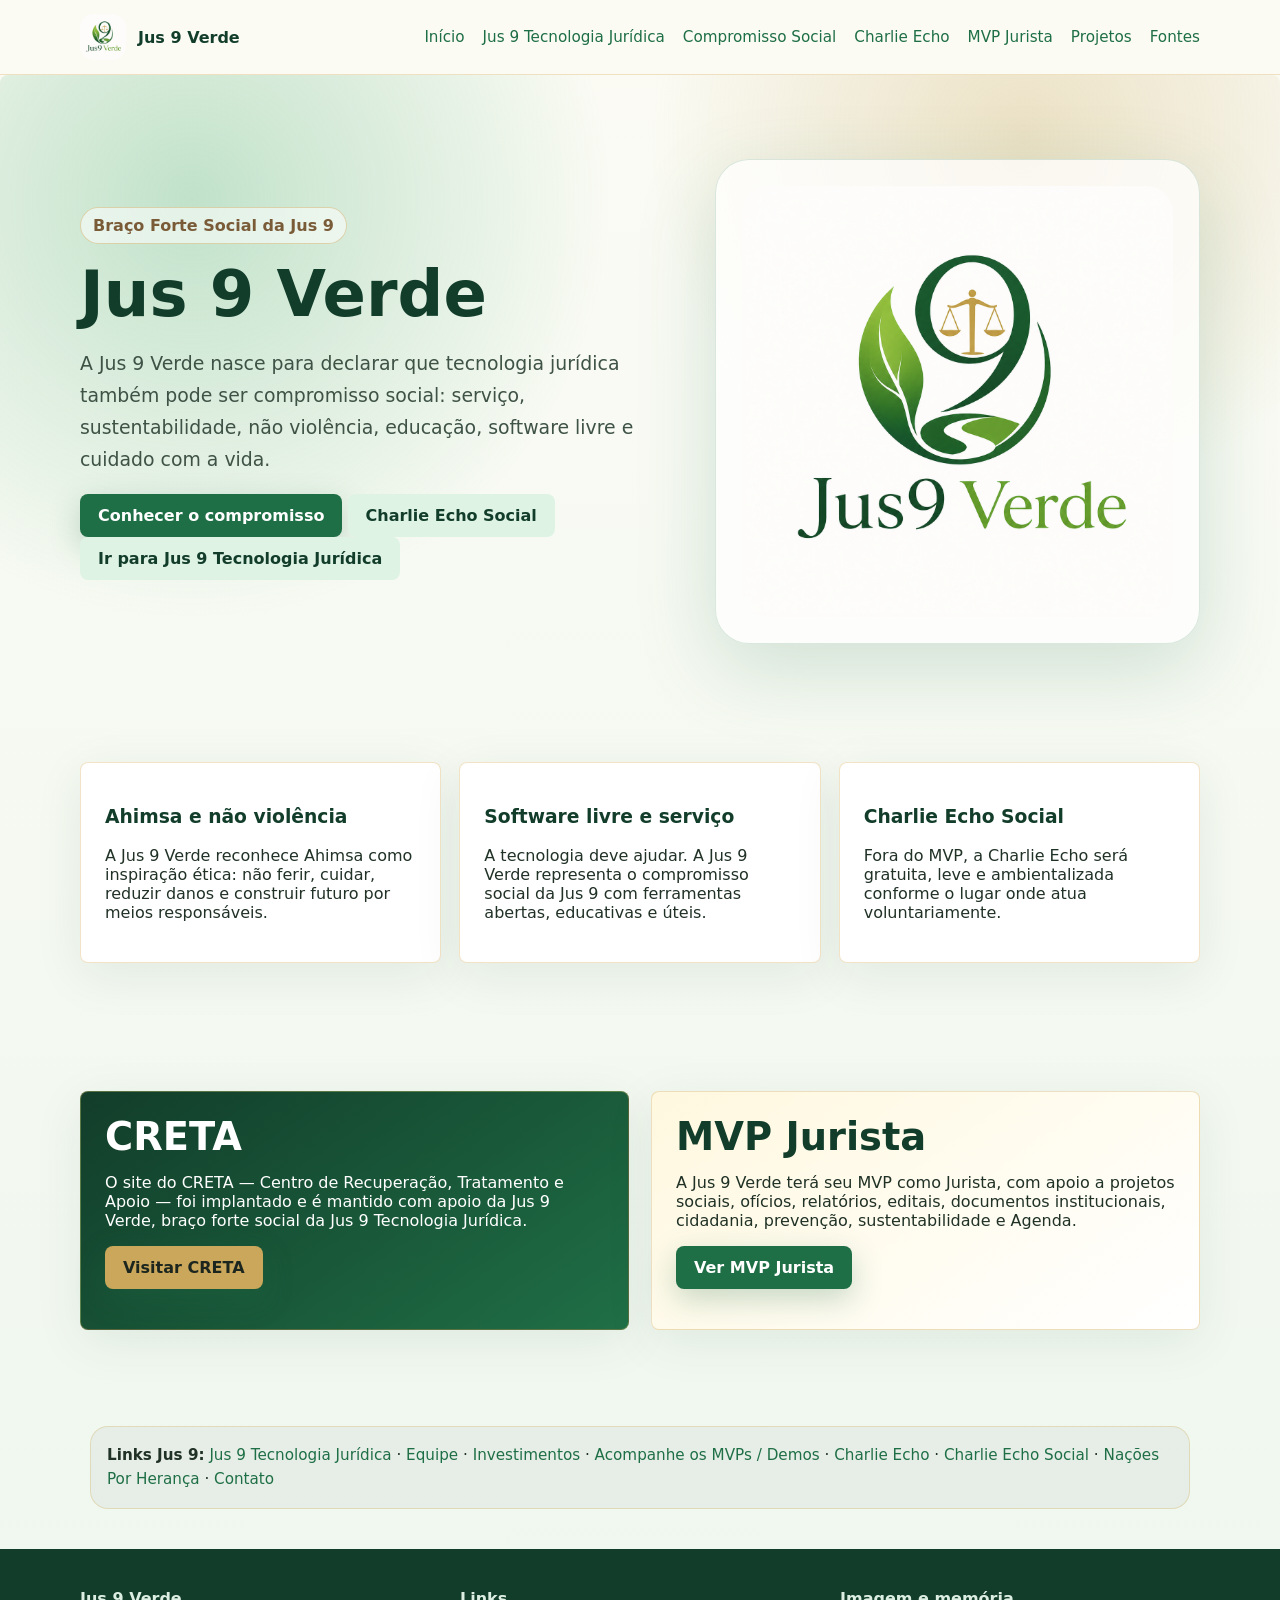
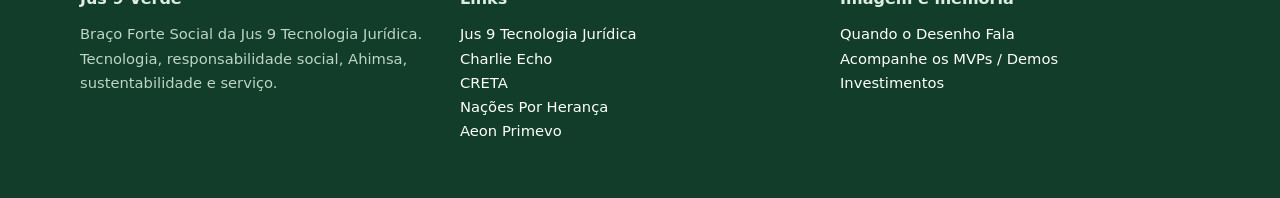
==== commit 37dabe2e: "chore: preparar continuidade Charlie Guilda" ====
--- a/index.html
+++ b/index.html
@@ -8,7 +8,8 @@
   <link rel="icon" type="image/png" href="assets/img/favicon.png">
   <link rel="apple-touch-icon" href="assets/img/apple-touch-icon.png">
   <link rel="stylesheet" href="assets/css/style.css">
-<link rel="stylesheet" href="assets/css/visual-jus9-fase-final.css"></head>
+<link rel="stylesheet" href="assets/css/visual-jus9-fase-final.css">  <link rel="manifest" href="manifest.webmanifest">
+</head>
 <body>
 
 <header class="header"><div class="container nav">
@@ -51,9 +52,9 @@
 <section class="links-semanticos-jus9-v1-5" aria-label="Links institucionais Jus 9" style="margin:2rem auto;max-width:1100px;padding:1rem;border:1px solid rgba(212,180,99,.35);border-radius:18px;background:rgba(15,23,42,.04);font-size:.95rem;line-height:1.6">
   <strong>Links Jus 9:</strong>
   <a href="https://jus9tecnologia.com.br/">Jus 9 Tecnologia Jurídica</a> ·
-  <a href="https://www.jus9tecnologia.com.br/equipe/">Equipe</a> ·
-  <a href="https://investimentos.jus9tecnologia.com.br/">Investidores</a> ·
-  <a href="https://jus9tecnologia.com.br/mvp.html#demos-jus9">MVPs / Demos</a> ·
+  <a href="https://equipe.jus9tecnologia.com.br/">Equipe</a> ·
+  <a href="https://investimentos.jus9tecnologia.com.br/">Investimentos</a> ·
+  <a href="https://jus9tecnologia.com.br/lider-mvp.html">Acompanhe os MVPs / Demos</a> ·
   <a href="https://charlieecho.jus9tecnologia.com.br/">Charlie Echo</a> ·
   <a href="https://jus9verde.jus9tecnologia.com.br/charlie-echo-social">Charlie Echo Social</a> ·
   <a href="https://clovis-mariano-costa.github.io/nacoes-por-heranca/" target="_blank" rel="noopener noreferrer">Nações Por Herança</a> ·
@@ -65,7 +66,7 @@
 <footer class="footer"><div class="container footer-grid">
   <div><strong>Jus 9 Verde</strong><p class="small">Braço Forte Social da Jus 9 Tecnologia Jurídica. Tecnologia, responsabilidade social, Ahimsa, sustentabilidade e serviço.</p></div>
   <div><strong>Links</strong><p class="small"><a href="https://jus9tecnologia.com.br/">Jus 9 Tecnologia Jurídica</a><br><a href="https://charlieecho.jus9tecnologia.com.br">Charlie Echo</a><br><a href="https://www.creta.org.br">CRETA</a><br><a href="https://clovis-mariano-costa.github.io/nacoes-por-heranca/" target="_blank" rel="noopener noreferrer">Nações Por Herança</a><br><a href="https://aeonprimevo.com.br">Aeon Primevo</a></p></div>
-  <div><strong>Imagem e memória</strong><p class="small"><a href="https://www.quandoodesenhofala.jus9tecnologia.com.br/">Quando o Desenho Fala</a><br><a href="https://jus9tecnologia.com.br/mvp.html#demos-jus9">MVPs / Demos</a><br><a href="https://investimentos.jus9tecnologia.com.br">Investidores</a></p></div>
+  <div><strong>Imagem e memória</strong><p class="small"><a href="https://www.quandoodesenhofala.jus9tecnologia.com.br/">Quando o Desenho Fala</a><br><a href="https://jus9tecnologia.com.br/lider-mvp.html">Acompanhe os MVPs / Demos</a><br><a href="https://investimentos.jus9tecnologia.com.br">Investimentos</a></p></div>
 </div></footer>
 <script src="assets/js/main.js"></script>
 </body>
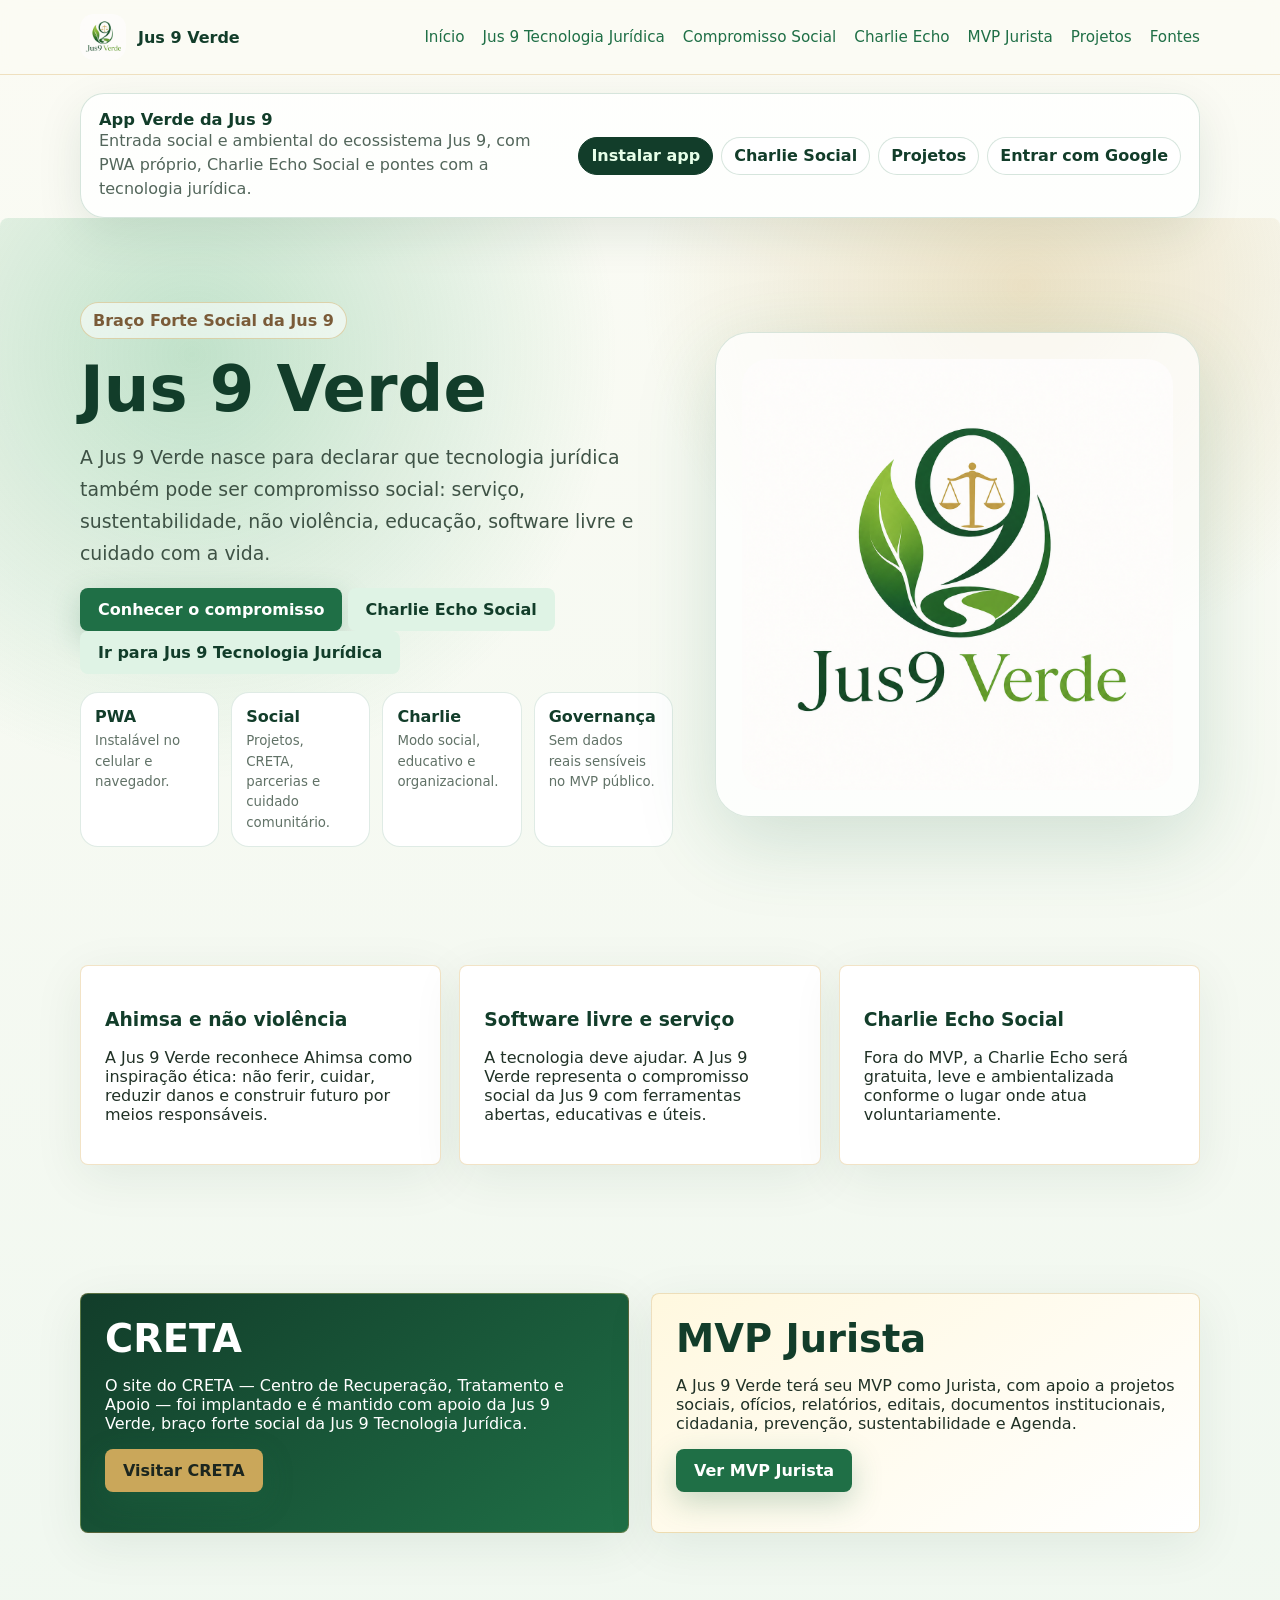
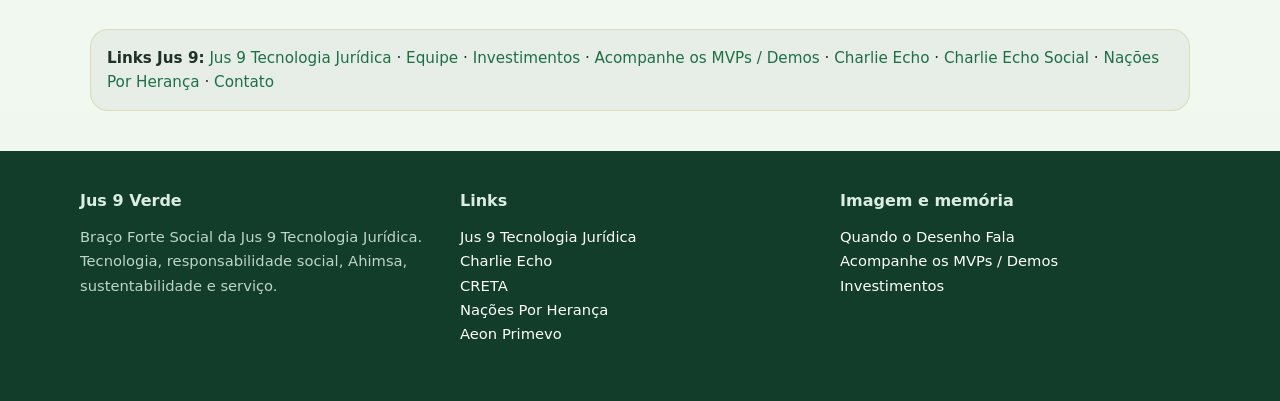
==== commit ebb23bfd: "Adiciona App Shell da Jus 9 Verde" ====
--- a/index.html
+++ b/index.html
@@ -25,6 +25,10 @@
   </nav>
 </div></header>
 
+<section class="ecosystem-shell" aria-label="App Shell Jus 9 Verde">
+  <div><strong>App Verde da Jus 9</strong><span>Entrada social e ambiental do ecossistema Jus 9, com PWA próprio, Charlie Echo Social e pontes com a tecnologia jurídica.</span></div>
+  <div class="ecosystem-actions"><a class="primary" href="instalar-app.html">Instalar app</a><a href="charlie-echo-social.html#chat-social">Charlie Social</a><a href="projetos.html">Projetos</a><a href="https://jus9tecnologia.com.br/auth/google/start?return_to=https%3A%2F%2Fjus9verde.jus9tecnologia.com.br%2F">Entrar com Google</a></div>
+</section>
 
 <main>
 <section class="hero"><div class="container hero-grid">
@@ -33,6 +37,12 @@
     <h1>Jus 9 Verde</h1>
     <p class="lead">A Jus 9 Verde nasce para declarar que tecnologia jurídica também pode ser compromisso social: serviço, sustentabilidade, não violência, educação, software livre e cuidado com a vida.</p>
     <p><a class="btn" href="compromisso-social.html">Conhecer o compromisso</a> <a class="btn light" href="charlie-echo-social.html">Charlie Echo Social</a> <a class="btn light" href="https://jus9tecnologia.com.br/">Ir para Jus 9 Tecnologia Jurídica</a></p>
+    <div class="green-app-status" aria-label="Status do app Jus 9 Verde">
+      <div class="status-item"><b>PWA</b><small>Instalável no celular e navegador.</small></div>
+      <div class="status-item"><b>Social</b><small>Projetos, CRETA, parcerias e cuidado comunitário.</small></div>
+      <div class="status-item"><b>Charlie</b><small>Modo social, educativo e organizacional.</small></div>
+      <div class="status-item"><b>Governança</b><small>Sem dados reais sensíveis no MVP público.</small></div>
+    </div>
   </div>
   <div class="hero-card"><img src="assets/img/logo-jus9-verde.png" alt="Logo Jus 9 Verde"></div>
 </div></section>
--- a/assets/css/style.css
+++ b/assets/css/style.css
@@ -22,6 +22,50 @@
 .brand{display:flex;align-items:center;gap:12px;font-weight:800;color:var(--verde-profundo)}
 .brand img{width:46px;height:46px;border-radius:14px}
 .links{display:flex;gap:18px;align-items:center;flex-wrap:wrap;font-size:.95rem}
+.ecosystem-shell{
+  width:min(1120px,92%);
+  margin:18px auto 0;
+  display:grid;
+  grid-template-columns:minmax(0,1fr) auto;
+  gap:18px;
+  align-items:center;
+  border:1px solid rgba(31,111,70,.18);
+  border-radius:24px;
+  padding:16px 18px;
+  background:rgba(255,255,255,.82);
+  box-shadow:0 16px 46px rgba(18,61,42,.10);
+}
+.ecosystem-shell strong{display:block;color:var(--verde-profundo);font-size:1.02rem}
+.ecosystem-shell span{color:#53665b;line-height:1.5}
+.ecosystem-actions{display:flex;flex-wrap:wrap;gap:8px;justify-content:flex-end}
+.ecosystem-actions a{
+  display:inline-flex;
+  align-items:center;
+  justify-content:center;
+  min-height:38px;
+  border:1px solid rgba(31,111,70,.18);
+  border-radius:999px;
+  padding:8px 12px;
+  background:#fff;
+  color:var(--verde-profundo);
+  font-weight:800;
+  text-decoration:none;
+}
+.ecosystem-actions a.primary{background:var(--verde-profundo);color:#e7ffe9;border-color:var(--verde-profundo)}
+.green-app-status{
+  display:grid;
+  grid-template-columns:repeat(4,minmax(0,1fr));
+  gap:12px;
+  margin-top:18px;
+}
+.green-app-status .status-item{
+  border:1px solid rgba(31,111,70,.14);
+  border-radius:18px;
+  padding:14px;
+  background:#fff;
+}
+.green-app-status b{display:block;color:var(--verde-profundo);margin-bottom:4px}
+.green-app-status small{color:#617267;line-height:1.45}
 .btn{display:inline-flex;align-items:center;justify-content:center;gap:8px;border:0;border-radius:999px;padding:12px 18px;background:var(--verde-floresta);color:#fff;font-weight:700;box-shadow:0 10px 30px rgba(31,111,70,.25)}
 .btn.gold{background:var(--dourado);color:#1c261f}
 .btn.light{background:var(--verde-claro);color:var(--verde-profundo);box-shadow:none}
@@ -76,7 +120,7 @@
 .footer-grid{display:grid;grid-template-columns:1fr 1fr 1fr;gap:20px}
 .small{font-size:.92rem;color:var(--muted);line-height:1.65}
 .footer .small{color:#bed5c7}
-@media(max-width:800px){.hero-grid,.grid-2,.grid-3,.footer-grid,.app-jus9-principal-card{grid-template-columns:1fr}.links{display:none}.hero{padding-top:48px}.app-jus9-principal-symbol{display:none}}
+@media(max-width:800px){.hero-grid,.grid-2,.grid-3,.footer-grid,.app-jus9-principal-card,.ecosystem-shell,.green-app-status{grid-template-columns:1fr}.links{display:none}.hero{padding-top:48px}.app-jus9-principal-symbol{display:none}.ecosystem-actions{justify-content:stretch;display:grid;grid-template-columns:1fr 1fr}.ecosystem-actions a{text-align:center}}
 
 /* Pacote mobile Samsung - responsividade Jus 9 */
 html,body{max-width:100%;overflow-x:hidden}
